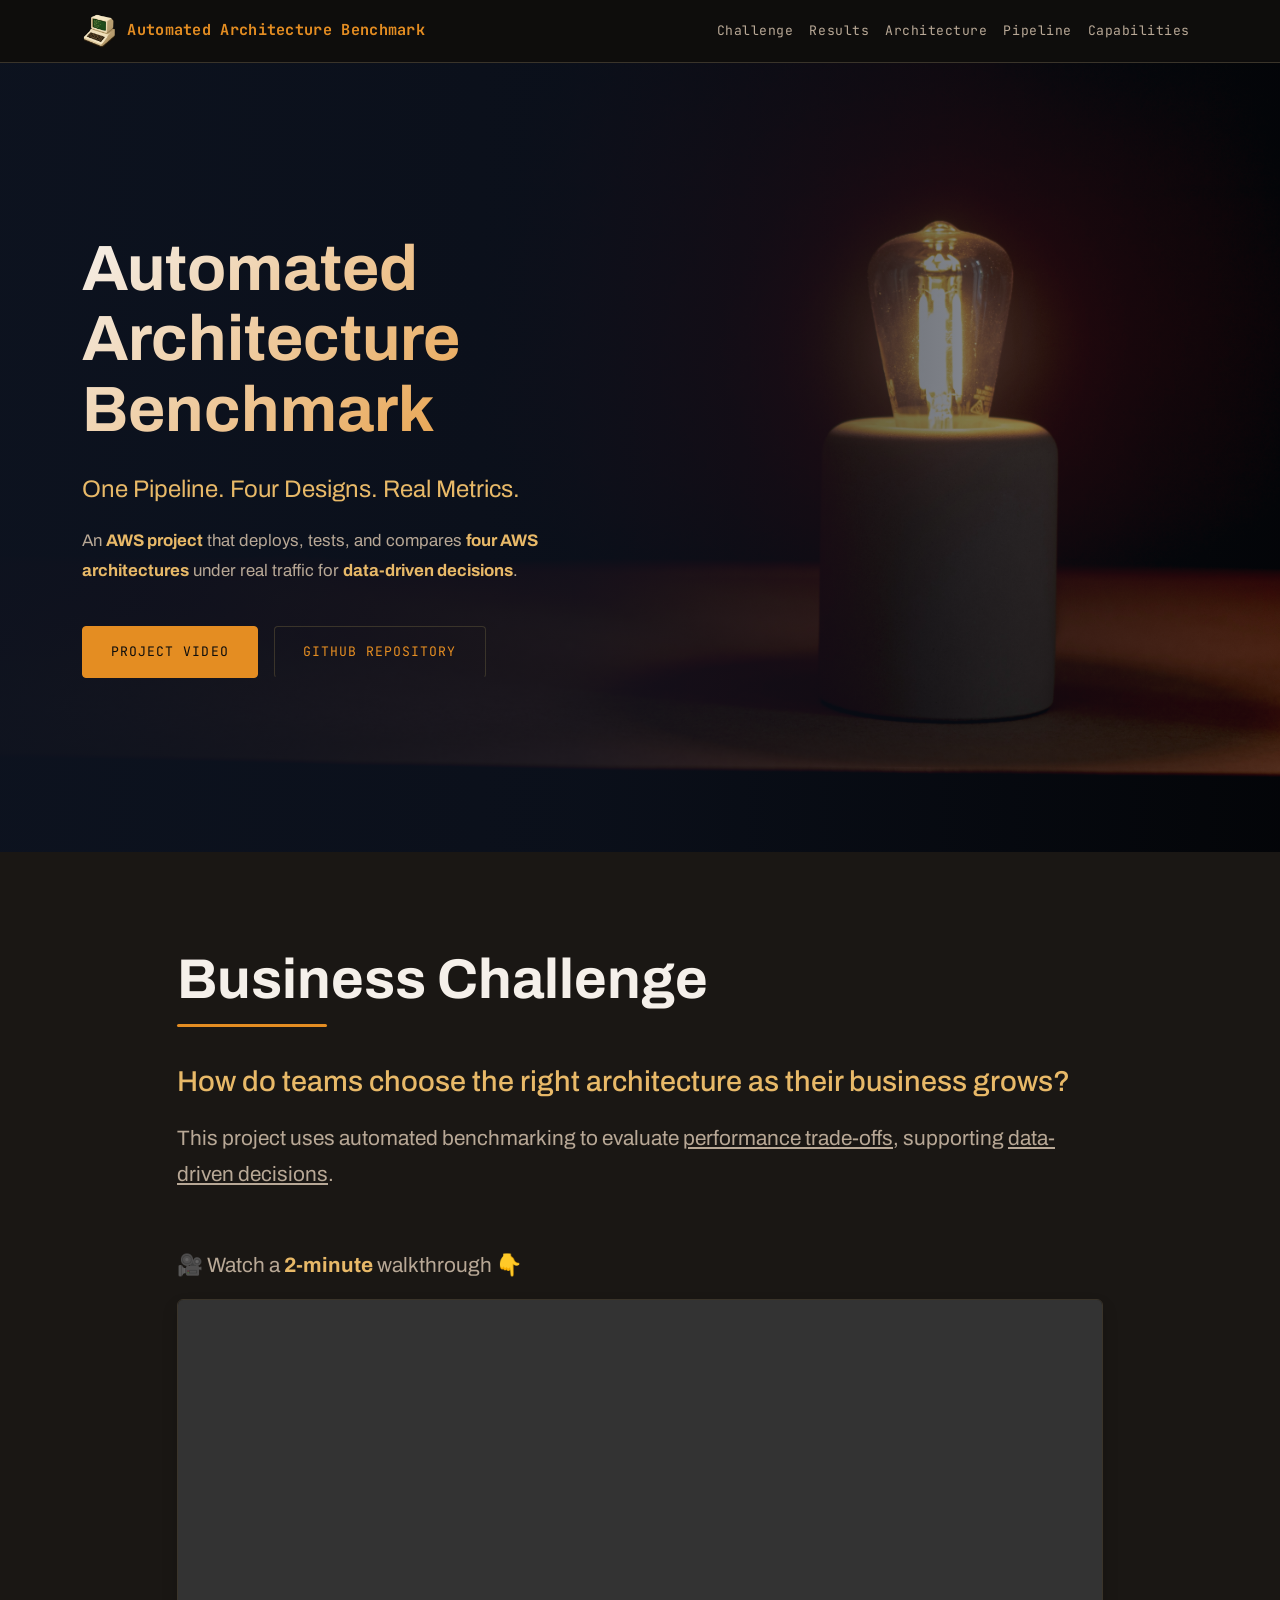
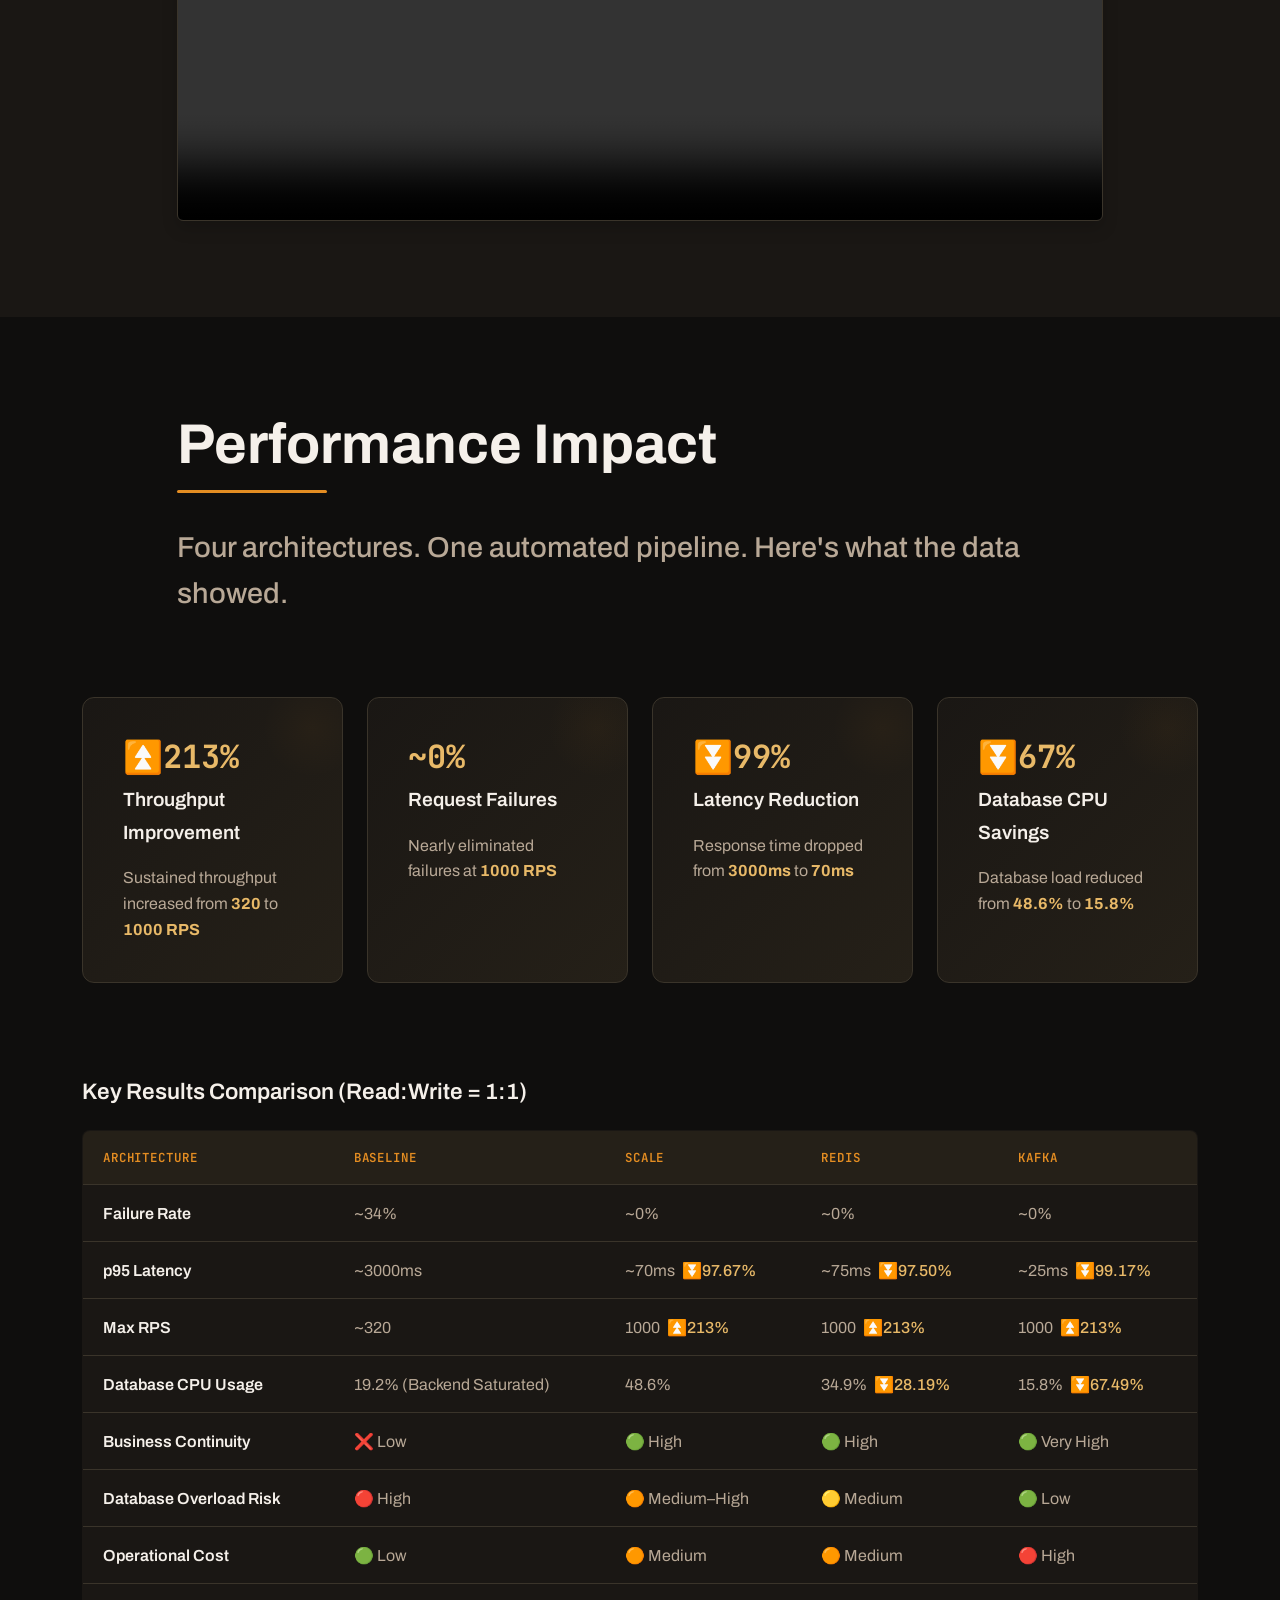
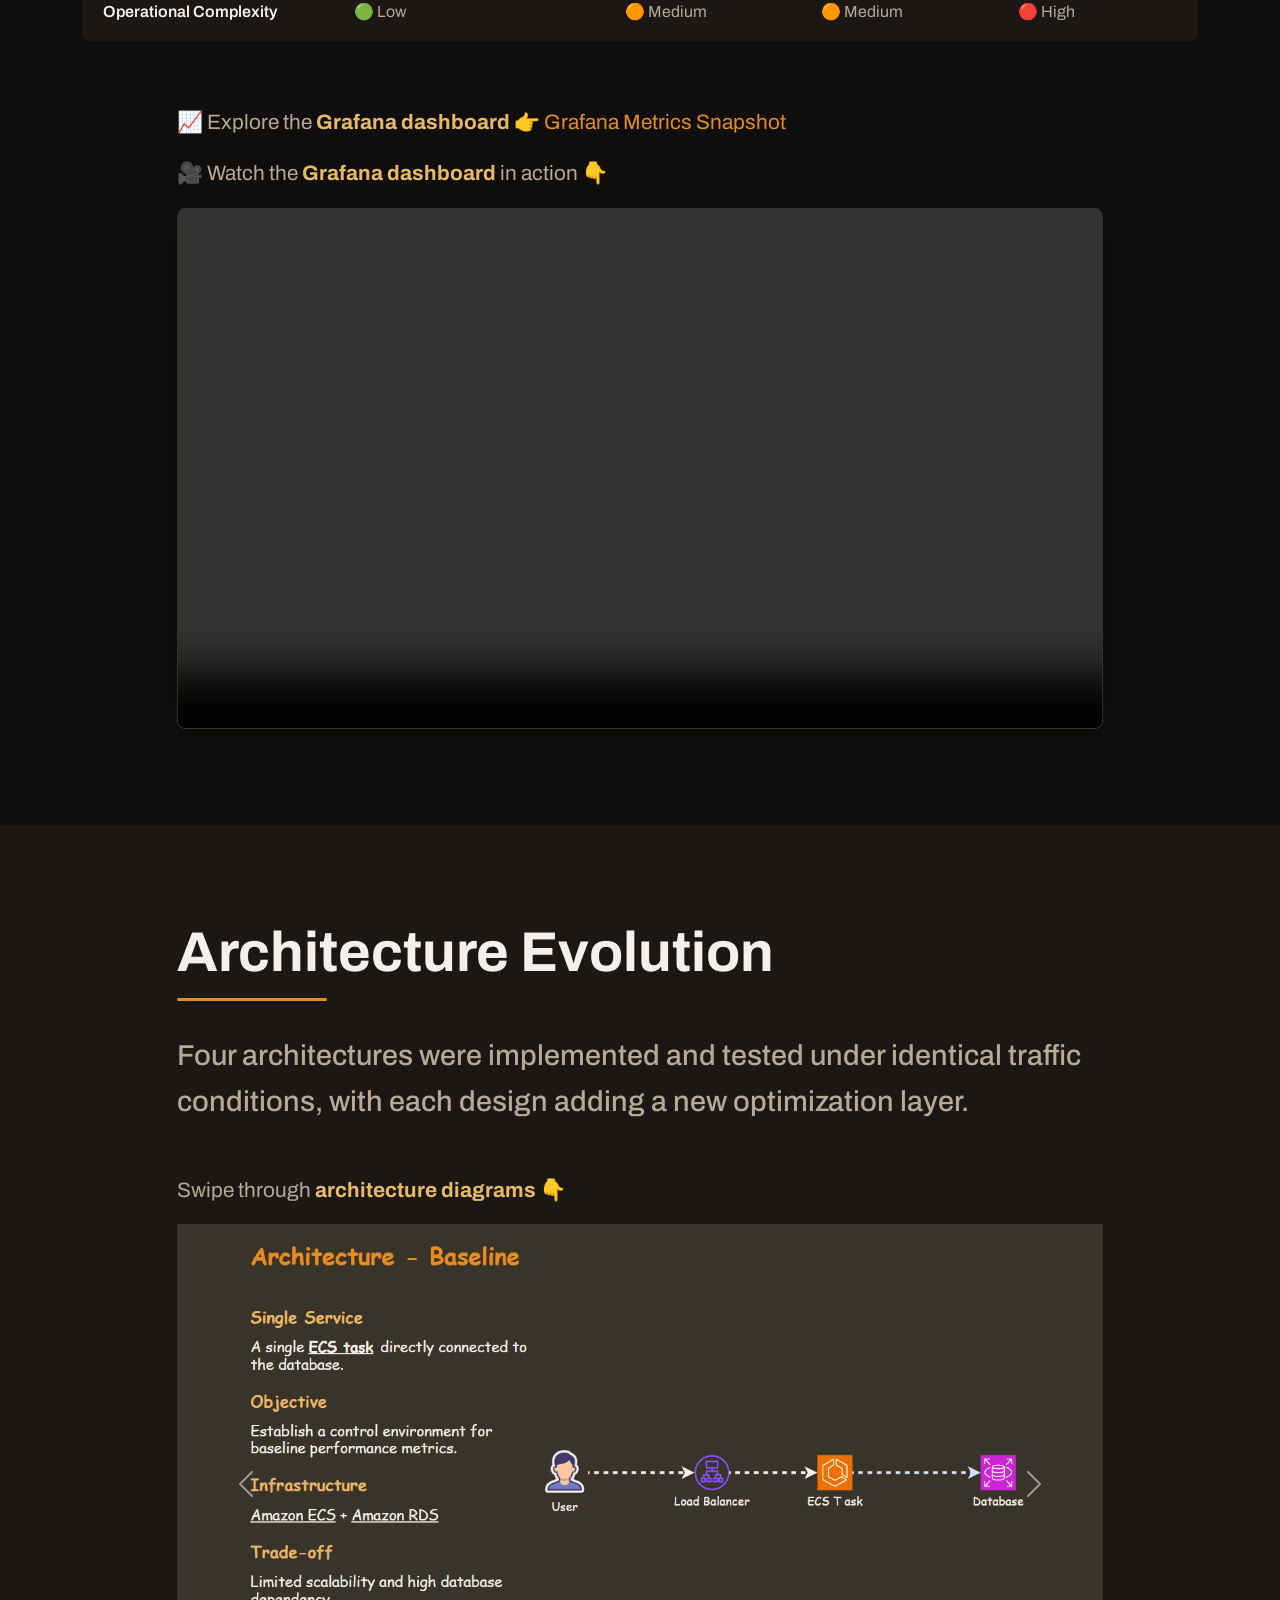
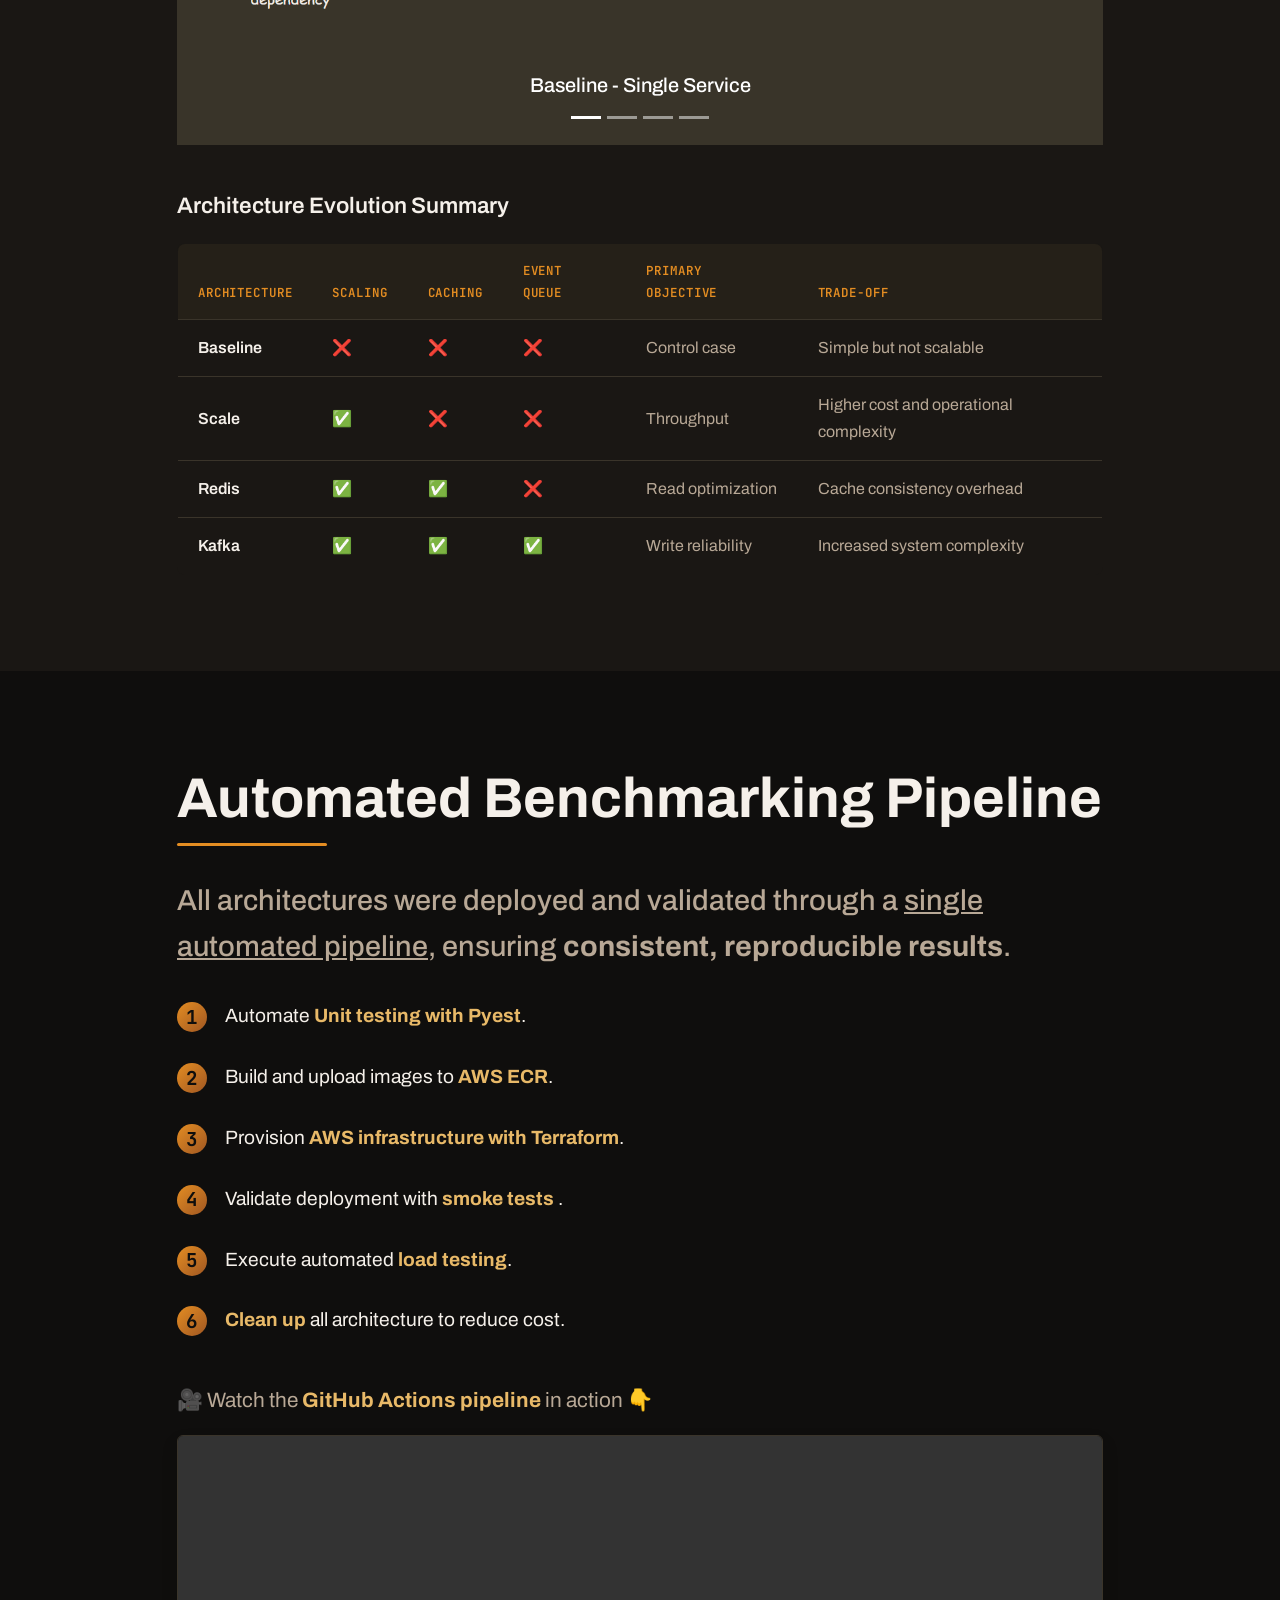
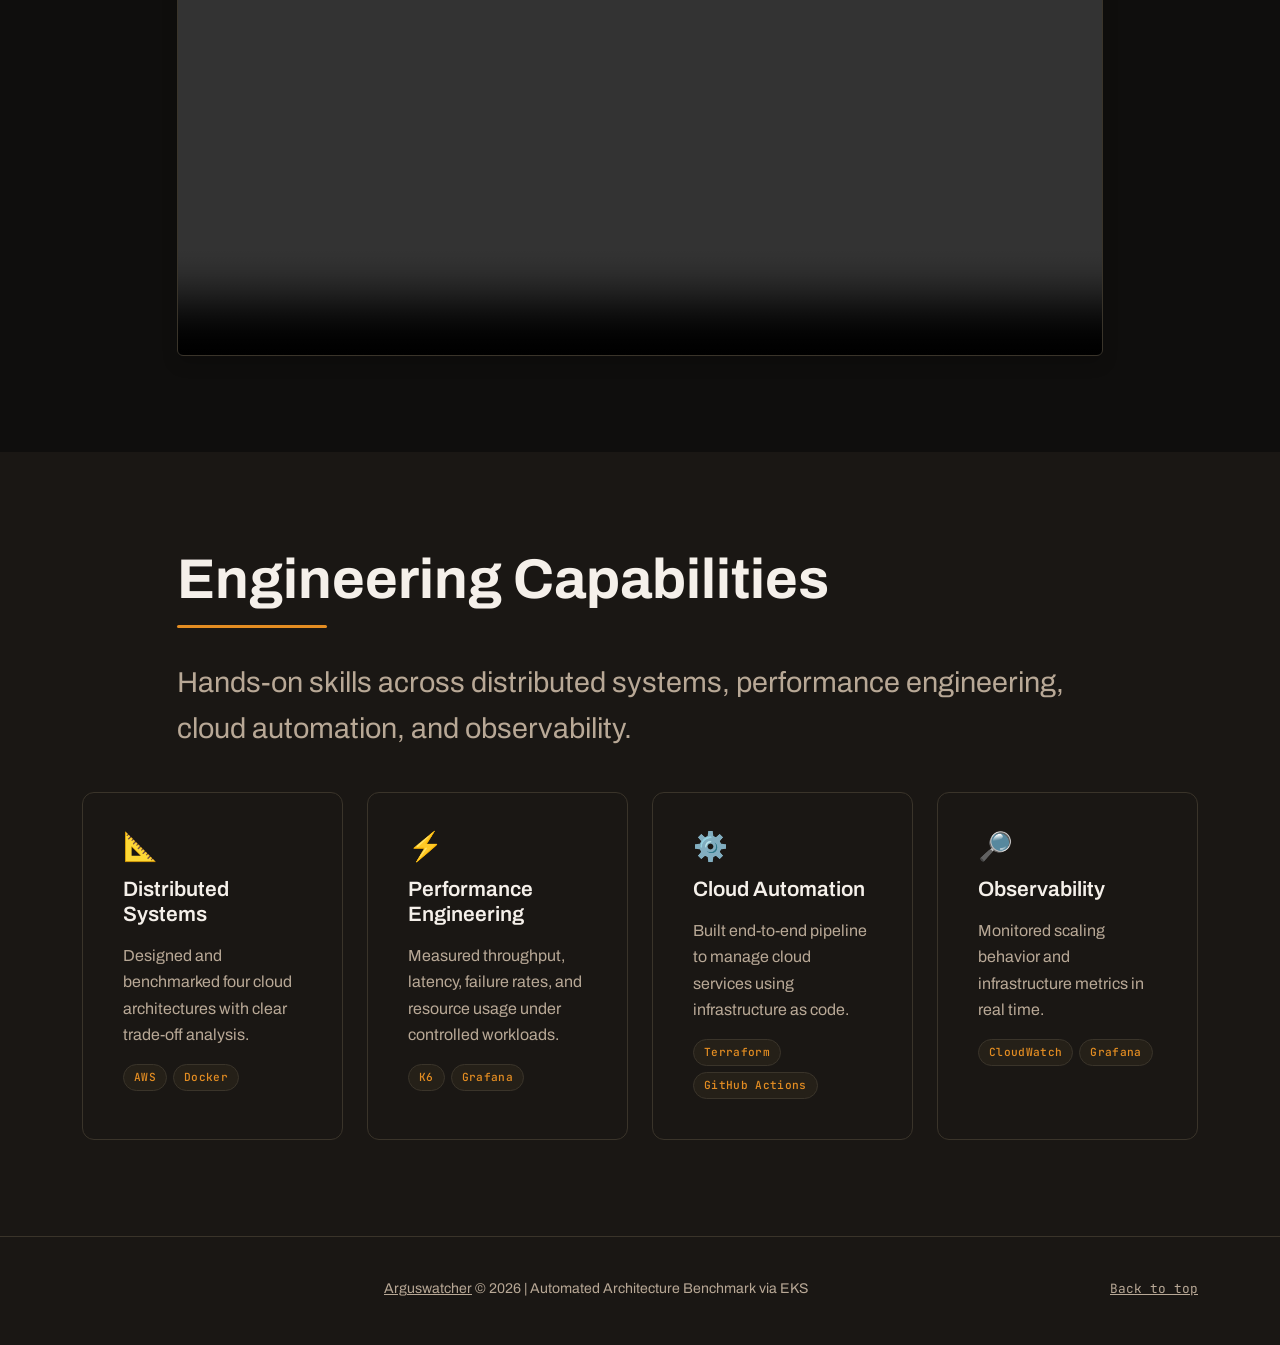
==== app/html/index.html @ a6e1b1f8 "Initial clean commit" ====
<!DOCTYPE html>
<html lang="en">

<head>
    <meta charset="UTF-8">
    <meta name="viewport" content="width=device-width, initial-scale=1.0">
    <title> Automated Architecture Benchmark </title>
    <link rel="shortcut icon" href="./img/logo.png" type="image/x-icon">

    <!-- Bootstrap CSS -->
    <link href="https://cdn.jsdelivr.net/npm/bootstrap@5.3.8/dist/css/bootstrap.min.css" rel="stylesheet"
        integrity="sha384-sRIl4kxILFvY47J16cr9ZwB07vP4J8+LH7qKQnuqkuIAvNWLzeN8tE5YBujZqJLB" crossorigin="anonymous">

    <!-- Google Fonts -->
    <link rel="preconnect" href="https://fonts.googleapis.com">
    <link rel="preconnect" href="https://fonts.gstatic.com" crossorigin>
    <link
        href="https://fonts.googleapis.com/css2?family=JetBrains+Mono:wght@400;500;700&family=Archivo:wght@300;400;600;700&display=swap"
        rel="stylesheet">

    <link rel="stylesheet" href="css/style.css">
</head>

<!-- enable scroll spy -->

<body data-bs-spy="scroll" data-bs-target=".navbar" data-bs-offset="0">
    <!-- Navigation -->
    <nav id="navbar" class="navbar navbar-expand-lg fixed-top" data-bs-theme="dark">
        <div class="container">
            <a class="navbar-brand navbar-brand-text" href="https://ecs-benchmark.arguswatcher.net/">
                <img src="./img/logo.png" alt="" width="36" height="36">
                Automated Architecture Benchmark
            </a>
            <button class="navbar-toggler" type="button" data-bs-toggle="collapse" data-bs-target="#navbarNav">
                <span class="navbar-toggler-icon"></span>
            </button>
            <div class="collapse navbar-collapse" id="navbarNav">
                <ul class="navbar-nav ms-auto">
                    <li class="nav-item"><a class="nav-link navbar-link-text" href="#challenge">Challenge</a></li>
                    <li class="nav-item"><a class="nav-link navbar-link-text" href="#results">Results</a></li>
                    <li class="nav-item"><a class="nav-link navbar-link-text" href="#architecture">Architecture</a></li>
                    <li class="nav-item"><a class="nav-link navbar-link-text" href="#pipeline">Pipeline</a></li>
                    <li class="nav-item"><a class="nav-link navbar-link-text" href="#capabilities">Capabilities</a></li>
                </ul>
            </div>
        </div>
    </nav>

    <main id="main">
        <!-- Hero Section =============================== -->
        <header id="home" class="hero">
            <div class="container">
                <div class="row">
                    <div class="col-lg-6 col-md-8">
                        <h1>Automated Architecture Benchmark</h1>
                        <p class="hero-subtitle">One Pipeline. Four Designs. Real Metrics.</p>
                        <p class="hero-description">
                            An <b class="text-success-accent">AWS project</b> that deploys, tests, and compares <b
                                class="text-success-accent">four AWS architectures</b> under real traffic for
                            <b class="text-success-accent">data-driven decisions</b>.
                        </p>
                        <div class="hero-buttons mt-4 d-flex flex-column flex-lg-row gap-3">
                            <a href="#project_video" class="btn-custom-primary text-center">Project Video</a>
                            <a href="https://github.com/simonangel-fong/Project-Automated-Architecture-Benchmark-ECS"
                                class="btn-custom-outline text-center" target="_blank">GitHub Repository</a>
                        </div>
                    </div>
                </div>
            </div>
        </header>

        <!-- Business Challenge =========================== -->
        <section id="challenge">
            <div id="project_video" class="container">

                <!-- description -->
                <div class="row section-header">
                    <div class="col-lg-10 col-md-12 mx-auto">
                        <h2 class="section-title">Business Challenge</h2>
                        <h4 class="section-subtitle" style="color:var(--color-success)">
                            How do teams choose the right architecture as their business grows?
                        </h4>
                        <p>
                            This project uses automated benchmarking to evaluate <u>performance trade-offs</u>,
                            supporting <u>data-driven decisions</u>.
                        </p>

                    </div>
                </div>

                <!-- video -->
                <div class="row">
                    <div class="col-lg-10 col-md-12 mx-auto">
                        <p>
                            🎥 Watch a <b class="text-success-accent">2-minute</b> walkthrough 👇
                        </p>
                        <div class="ratio ratio-16x9 shadow rounded overflow-hidden">
                            <video muted controls autoplay loop preload="metadata" class="w-100">
                                <source src="./video/project_video.mp4" type="video/mp4">
                            </video>
                        </div>
                    </div>
                </div>
            </div>
        </section>


        <!-- Performance Results =================== -->
        <section id="results">
            <div class="container">
                <div class="row section-header">
                    <div class="col-lg-10 col-md-12 mx-auto">
                        <h2 class="section-title">Performance Impact</h2>
                        <h4 class="section-subtitle">
                            Four architectures. One automated pipeline. Here's what the data showed.
                        </h4>
                    </div>
                </div>

                <!-- Metric Cards -->
                <div class="row g-4 py-5 mb-5">
                    <!-- Throughput -->
                    <div class="col-lg-3 col-md-6">
                        <div class="result-card">
                            <div class="result-metric">⏫213%</div>
                            <div class="result-label">Throughput Improvement</div>
                            <p class="result-description">Sustained throughput increased from <b
                                    class="text-success-accent">320</b> to <b class="text-success-accent">1000 RPS</b>
                            </p>
                        </div>
                    </div>

                    <!-- Failure -->
                    <div class="col-lg-3 col-md-6">
                        <div class="result-card">
                            <div class="result-metric">~0%</div>
                            <div class="result-label">Request Failures</div>
                            <p class="result-description">
                                Nearly eliminated failures at <b class="text-success-accent">1000 RPS</b>
                            </p>
                        </div>
                    </div>

                    <!-- Latency -->
                    <div class="col-lg-3 col-md-6">
                        <div class="result-card">
                            <div class="result-metric">⏬99%</div>
                            <div class="result-label">Latency Reduction</div>
                            <p class="result-description">
                                Response time dropped from <b class="text-success-accent">3000ms</b>
                                to <b class="text-success-accent">70ms</b>
                            </p>
                        </div>
                    </div>

                    <!-- cpu -->
                    <div class="col-lg-3 col-md-6">
                        <div class="result-card">
                            <div class="result-metric">⏬67%</div>
                            <div class="result-label">Database CPU Savings</div>
                            <p class="result-description">
                                Database load reduced from <b class="text-success-accent">48.6%</b>
                                to <b class="text-success-accent">15.8%</b>
                            </p>
                        </div>
                    </div>
                </div>

                <!-- Comparison Table -->
                <div class="row">
                    <div class="col-12 mx-auto">
                        <h3 class="subsection-title">Key Results Comparison (Read:Write = 1:1)</h3>
                        <div class="table-responsive">
                            <table class="table table-dark">
                                <thead>
                                    <tr>
                                        <th>Architecture</th>
                                        <th>Baseline</th>
                                        <th>Scale</th>
                                        <th>Redis</th>
                                        <th>Kafka</th>
                                    </tr>
                                </thead>
                                <tbody>
                                    <tr>
                                        <td><strong>Failure Rate</strong></td>
                                        <td>~34%</td>
                                        <td>~0%</td>
                                        <td>~0%</td>
                                        <td>~0%</td>
                                    </tr>
                                    <tr>
                                        <td><strong>p95 Latency</strong></td>
                                        <td>~3000ms</td>
                                        <td>~70ms <b class="h6 ps-1" style="color:var(--color-success)">⏬97.67%</b></td>
                                        <td>~75ms <b class="h6 ps-1" style="color:var(--color-success)">⏬97.50%</b></td>
                                        <td>~25ms <b class="h6 ps-1" style="color:var(--color-success)">⏬99.17%</b>
                                        </td>
                                    </tr>
                                    <tr>
                                        <td><strong>Max RPS</strong></td>
                                        <td>~320</td>
                                        <td>1000 <b class="h6 ps-1" style="color:var(--color-success)">⏫213%</b></td>
                                        <td>1000 <b class="h6 ps-1" style="color:var(--color-success)">⏫213%</b></td>
                                        <td>1000 <b class="h6 ps-1" style="color:var(--color-success)">⏫213%</b></td>
                                    </tr>
                                    <tr>
                                        <td><strong>Database CPU Usage</strong></td>
                                        <td>19.2% (Backend Saturated)</td>
                                        <td>48.6%</td>
                                        <td>34.9% <b class="h6 ps-1" style="color:var(--color-success)">⏬28.19%</b></td>
                                        <td>15.8% <b class="h6 ps-1" style="color:var(--color-success)">⏬67.49%</b></td>
                                    </tr>
                                    <tr>
                                        <td><strong>Business Continuity</strong></td>
                                        <td>❌ Low</td>
                                        <td>🟢 High</td>
                                        <td>🟢 High</td>
                                        <td>🟢 Very High</td>
                                    </tr>
                                    <tr>
                                        <td><strong>Database Overload Risk</strong></td>
                                        <td>🔴 High</td>
                                        <td>🟠 Medium–High</td>
                                        <td>🟡 Medium</td>
                                        <td>🟢 Low</td>
                                    </tr>
                                    <tr>
                                        <td><strong>Operational Cost</strong></td>
                                        <td>🟢 Low</td>
                                        <td>🟠 Medium</td>
                                        <td>🟠 Medium</td>
                                        <td>🔴 High</td>
                                    </tr>
                                    <tr>
                                        <td><strong>Operational Complexity</strong></td>
                                        <td>🟢 Low</td>
                                        <td>🟠 Medium</td>
                                        <td>🟠 Medium</td>
                                        <td>🔴 High</td>
                                    </tr>
                                </tbody>
                            </table>
                        </div>
                    </div>
                </div>

                <!-- Grafana -->
                <div class="row mt-5">
                    <div class="col-lg-10 col-md-12 mx-auto">
                        <p>
                            📈 Explore the <b class="text-success-accent">Grafana dashboard</b> 👉
                            <a href="https://simonangelfong.grafana.net/dashboard/snapshot/vm8GHz4ne3ej2IijhAXtitw74oAXRSKr"
                                target="_blank">Grafana Metrics Snapshot</a>
                        </p>
                        <p>
                            🎥 Watch the <b class="text-success-accent">Grafana dashboard</b> in
                            action 👇
                        </p>
                    </div>
                    <div class="col-lg-10 col-md-12 col-sm-12 mx-auto">
                        <div class="ratio ratio-16x9">
                            <video muted controls autoplay loop preload="metadata" class="w-100">
                                <source src="./video/grafana_metrics.mp4" type="video/mp4">
                            </video>
                        </div>
                    </div>
                </div>
            </div>
        </section>

        <!-- Architecture Evolution ========================== -->
        <section id="architecture">

            <div class="container">
                <div class="row section-header">
                    <div class="col-lg-10 col-md-12 mx-auto">
                        <h2 class="section-title">Architecture Evolution</h2>
                        <h4 class="section-subtitle">
                            Four architectures were implemented and tested under identical traffic conditions, with each
                            design adding a new optimization layer.
                        </h4>
                    </div>
                </div>

                <!-- slide -->
                <div class="row mb-5">
                    <div class="col-lg-10 col-md-12 mx-auto">
                        <p> Swipe through <b class="text-success-accent">architecture diagrams</b> 👇 </p>
                        <div id="slide" class="carousel slide">
                            <div class="carousel-indicators">
                                <button type="button" data-bs-target="#slide" data-bs-slide-to="0" class="active"
                                    aria-current="true" aria-label="Baseline"></button>
                                <button type="button" data-bs-target="#slide" data-bs-slide-to="1"
                                    aria-label="Scale"></button>
                                <button type="button" data-bs-target="#slide" data-bs-slide-to="2"
                                    aria-label="Redis"></button>
                                <button type="button" data-bs-target="#slide" data-bs-slide-to="3"
                                    aria-label="Kafka"></button>
                            </div>
                            <div class="carousel-inner">
                                <div class="carousel-item active">
                                    <img src="./img/diagram/baseline.gif" class="d-block w-100" alt="baseline">
                                    <div class="carousel-caption d-none d-md-block">
                                        <h5>Baseline - Single Service</h5>
                                        <!-- <p>A single pod directly connected to the database.</p> -->
                                    </div>
                                </div>
                                <div class="carousel-item">
                                    <img src="./img/diagram/scale.gif" class="d-block w-100" alt="scale">
                                    <div class="carousel-caption d-none d-md-block">
                                        <h5>Scale - Horizontal Scaling</h5>
                                        <!-- <p>Multiple pods with HPA(Horizontal Pod Autoscaling) and Karpenter.</p> -->
                                    </div>
                                </div>
                                <div class="carousel-item">
                                    <img src="./img/diagram/redis.gif" class="d-block w-100" alt="redis">
                                    <div class="carousel-caption d-none d-md-block">
                                        <h5>Redis - Caching Layer</h5>
                                        <!-- <p>Introduced a caching layer to reduce direct database reads
                                            and optimize hot data access.</p> -->
                                    </div>
                                </div>
                                <div class="carousel-item">
                                    <img src="./img/diagram/kafka.gif" class="d-block w-100" alt="kafka">
                                    <div class="carousel-caption d-none d-md-block">
                                        <h5>Kafka - Event-Driven</h5>
                                        <!-- <p>Integrated a message queue to decouple write operations.</p> -->
                                    </div>
                                </div>
                            </div>
                            <button class="carousel-control-prev" type="button" data-bs-target="#slide"
                                data-bs-slide="prev">
                                <span class="carousel-control-prev-icon" aria-hidden="true"></span>
                                <span class="visually-hidden">Previous</span>
                            </button>
                            <button class="carousel-control-next" type="button" data-bs-target="#slide"
                                data-bs-slide="next">
                                <span class="carousel-control-next-icon" aria-hidden="true"></span>
                                <span class="visually-hidden">Next</span>
                            </button>
                        </div>
                    </div>
                </div>

                <!-- Comparison Table -->
                <div class="row">
                    <div class="col-lg-10 col-md-12 mx-auto">
                        <h3 class="subsection-title">Architecture Evolution Summary</h3>
                        <div class="table-responsive">
                            <table class="table table-dark">
                                <thead>
                                    <tr>
                                        <th>Architecture</th>
                                        <th>Scaling</th>
                                        <th>Caching</th>
                                        <th>Event Queue</th>
                                        <th>Primary Objective</th>
                                        <th>Trade-Off</th>
                                    </tr>
                                </thead>
                                <tbody>
                                    <tr>
                                        <td><strong style="color: var(--color-text);">Baseline</strong></td>
                                        <td>❌</td>
                                        <td>❌</td>
                                        <td>❌</td>
                                        <td>Control case</td>
                                        <td>Simple but not scalable</td>
                                    </tr>
                                    <tr>
                                        <td><strong style="color: var(--color-text);">Scale</strong></td>
                                        <td>✅</td>
                                        <td>❌</td>
                                        <td>❌</td>
                                        <td>Throughput</td>
                                        <td>Higher cost and operational complexity</td>
                                    </tr>
                                    <tr>
                                        <td><strong style="color: var(--color-text);">Redis</strong></td>
                                        <td>✅</td>
                                        <td>✅</td>
                                        <td>❌</td>
                                        <td>Read optimization</td>
                                        <td>Cache consistency overhead</td>
                                    </tr>
                                    <tr>
                                        <td><strong style="color: var(--color-text);">Kafka</strong></td>
                                        <td>✅</td>
                                        <td>✅</td>
                                        <td>✅</td>
                                        <td>Write reliability</td>
                                        <td>Increased system complexity</td>
                                    </tr>
                                </tbody>
                            </table>
                        </div>
                    </div>
                </div>
            </div>
        </section>

        <!-- Pipeline ======================== -->
        <section id="pipeline">
            <div class="container">
                <div class="row section-header">
                    <div class="col-lg-10 col-md-12 mx-auto">
                        <h2 class="section-title">Automated Benchmarking Pipeline</h2>
                        <h4 class="section-subtitle">
                            All architectures were deployed and validated through a <u>single automated pipeline</u>,
                            ensuring <b>consistent, reproducible results</b>.
                        </h4>
                    </div>
                </div>

                <div class="row">
                    <div class="col-lg-10 col-md-12 mx-auto">
                        <ol class="pipeline-list">
                            <li>
                                Automate <b class="text-success-accent">Unit testing with Pyest</b>.
                            </li>
                            <li>
                                Build and upload images to <b class="text-success-accent">AWS ECR</b>.
                            </li>
                            <li>
                                Provision <b class="text-success-accent"> AWS infrastructure with
                                    Terraform</b>.
                            </li>
                            <li> Validate deployment with<b class="text-success-accent"> smoke tests
                                </b>.
                            </li>
                            <li> Execute automated <b class="text-success-accent"> load testing</b>.
                            </li>
                            <li> <b class="text-success-accent"> Clean up</b> all architecture to
                                reduce cost. </li>
                        </ol>
                    </div>

                </div>

                <!-- github action video -->
                <div class="row">
                    <div class="col-lg-10 col-md-12 mx-auto">
                        <p> 🎥 Watch the <b class="text-success-accent"> GitHub Actions pipeline</b> in action 👇
                        </p>
                        <div class="ratio ratio-16x9 shadow rounded overflow-hidden mx-auto">
                            <video muted controls autoplay loop preload="metadata" class="w-100">
                                <source src="./video/github_action.mp4" type="video/mp4">
                            </video>
                        </div>
                    </div>
                </div>
            </div>
        </section>

        <!-- Engineering Capabilities ====================== -->
        <section id="capabilities">
            <div class="container">
                <div class="row section-header">
                    <div class="col-lg-10 col-md-12 mx-auto">
                        <h2 class="section-title">Engineering Capabilities</h2>
                        <p class="section-subtitle">
                            Hands-on skills across distributed systems, performance engineering, cloud automation, and
                            observability.
                        </p>
                    </div>
                </div>

                <div class="row g-4">
                    <!-- Distributed Systems -->
                    <div class="col-12 col-md-6 col-lg-3">
                        <div class="capability-card h-100 p-4">
                            <div class="capability-icon mb-3">📐</div>
                            <h5 class="capability-title">Distributed Systems</h5>
                            <p class="capability-desc">
                                Designed and benchmarked four cloud architectures with clear trade-off analysis.
                            </p>
                            <div class="capability-tags mt-3">
                                <span class="tag">AWS</span>
                                <span class="tag">Docker</span>
                            </div>
                        </div>
                    </div>

                    <!-- Performance Engineering -->
                    <div class="col-12 col-md-6 col-lg-3">
                        <div class="capability-card h-100 p-4">
                            <div class="capability-icon mb-3">⚡</div>
                            <h5 class="capability-title">Performance Engineering</h5>
                            <p class="capability-desc">
                                Measured throughput, latency, failure rates, and resource usage under controlled
                                workloads.
                            </p>
                            <div class="capability-tags mt-3">
                                <span class="tag">K6</span>
                                <span class="tag">Grafana</span>
                            </div>
                        </div>
                    </div>

                    <!-- Cloud Automation -->
                    <div class="col-12 col-md-6 col-lg-3">
                        <div class="capability-card h-100 p-4">
                            <div class="capability-icon mb-3">⚙️</div>
                            <h5 class="capability-title">Cloud Automation</h5>
                            <p class="capability-desc">
                                Built end-to-end pipeline to manage cloud services using infrastructure as code.
                            </p>
                            <div class="capability-tags mt-3">
                                <span class="tag">Terraform</span>
                                <span class="tag">GitHub Actions</span>
                            </div>
                        </div>
                    </div>

                    <!-- Observability -->
                    <div class="col-12 col-md-6 col-lg-3">
                        <div class="capability-card h-100 p-4">
                            <div class="capability-icon mb-3">🔎</div>
                            <h5 class="capability-title">Observability</h5>
                            <p class="capability-desc">
                                Monitored scaling behavior and infrastructure metrics in real time.
                            </p>
                            <div class="capability-tags mt-3">
                                <span class="tag">CloudWatch</span>
                                <span class="tag">Grafana</span>
                            </div>
                        </div>
                    </div>
                </div>

            </div>
        </section>
    </main>

    <!-- Footer -->
    <footer>
        <div class="container">
            <p class="float-end"><a href="#home" class="text-reset">Back to top</a></p>
            <p><a href="https://www.arguswatcher.net" class="text-reset">Arguswatcher</a> © 2026 | Automated
                Architecture Benchmark via EKS</p>
        </div>
    </footer>

    <!-- Bootstrap JS -->
    <script src="https://cdn.jsdelivr.net/npm/bootstrap@5.3.8/dist/js/bootstrap.bundle.min.js"
        integrity="sha384-FKyoEForCGlyvwx9Hj09JcYn3nv7wiPVlz7YYwJrWVcXK/BmnVDxM+D2scQbITxI"
        crossorigin="anonymous"></script>

</body>

</html>
---- app/html/css/style.css ----
/* 
============================================================
   Styling
============================================================ 
*/
:root {
  /* Colors */
  --color-bg: #0f0e0d;
  --color-surface: #1a1714;
  --color-surface-light: #252018;
  --color-surface-hover: #2e2820;
  --color-primary: #e48d22;
  --color-accent: #d4712abb;
  --color-success: #e8b968;
  --color-warning: #ff6b35;
  --color-text: #f5f0ea;
  --color-text-muted: #b8a896;
  --color-border: #3a342a;
  --color-border-hover: #5a4e3f;

  /* Typography */
  --font-mono: "JetBrains Mono", monospace;
  --font-sans: "Archivo", sans-serif;

  /* Spacing scale */
  --space-xs: 0.5rem;
  --space-sm: 1rem;
  --space-md: 1.5rem;
  --space-lg: 2.5rem;
  --space-xl: 4rem;
  --space-2xl: 6rem;

  /* Radius */
  --radius-sm: 4px;
  --radius-md: 8px;
  --radius-lg: 12px;

  /* Shadows */
  --shadow-card: 0 4px 24px rgba(0, 0, 0, 0.35);
  --shadow-hover: 0 8px 32px rgba(0, 0, 0, 0.5);

  /* Transitions */
  --transition: all 0.25s ease;
}

.text-primary-accent {
  color: var(--color-primary);
}
.text-success-accent {
  color: var(--color-success);
}

/* 
============================================================
BASE
============================================================ 
*/
*,
*::before,
*::after {
  box-sizing: border-box;
}

/* 
============================================================
BODY
============================================================ 
*/

body {
  font-family: var(--font-sans);
  background: var(--color-bg);
  color: var(--color-text);
  line-height: 1.7;
  font-size: 1rem;
}

/* Animated grid background */
body::before {
  content: "";
  position: fixed;
  top: 0;
  left: 0;
  width: 100%;
  height: 100%;
  background-image:
    linear-gradient(var(--color-border) 1px, transparent 1px),
    linear-gradient(90deg, var(--color-border) 1px, transparent 1px);
  background-size: 60px 60px;
  opacity: 0.12;
  z-index: -1;
  animation: gridMove 20s linear infinite;
}

@keyframes gridMove {
  from {
    transform: translate(0, 0);
  }
  to {
    transform: translate(60px, 60px);
  }
}

/* 
============================================================
NAVIGATION
============================================================ 
*/
#navbar {
  backdrop-filter: blur(12px);
  -webkit-backdrop-filter: blur(12px);
  background: rgba(15, 14, 13, 0.9) !important;
  border-bottom: 1px solid var(--color-border) !important;
}

.navbar-brand-text {
  font-family: var(--font-mono);
  font-weight: 700;
  color: var(--color-primary) !important;
  font-size: 0.95rem;
  letter-spacing: 0.02em;
}

.navbar-link-text {
  font-family: var(--font-mono);
  font-size: 0.82rem;
  letter-spacing: 0.04em;
  color: var(--color-text-muted) !important;
  transition: color 0.2s ease;
}

.navbar-link-text:hover {
  color: var(--color-primary) !important;
}

/* ============================================================
   HERO
   ============================================================ */
header {
  min-height: 88vh;
  display: flex;
  align-items: center;
  background-image: url("../img/header/bg.jpg");
  background-size: cover;
  background-position: center;
  background-repeat: no-repeat;
  margin-top: 60px;
  position: relative;
}

header::before {
  content: "";
  position: absolute;
  inset: 0;
  background: linear-gradient(
    to right,
    rgba(13, 19, 32, 0.96) 0%,
    rgba(13, 19, 32, 0.82) 45%,
    rgba(13, 19, 32, 0.25) 100%
  );
}

header .container {
  position: relative;
  z-index: 1;
  padding-top: var(--space-2xl);
  padding-bottom: var(--space-2xl);
}

.hero h1 {
  font-size: clamp(2.5rem, 7vw, 4rem);
  font-weight: 700;
  line-height: 1.1;
  margin-bottom: var(--space-md);
  background: linear-gradient(
    135deg,
    var(--color-text) 0%,
    var(--color-primary) 100%
  );
  -webkit-background-clip: text;
  -webkit-text-fill-color: transparent;
  background-clip: text;
}

.hero-subtitle {
  font-size: clamp(1.1rem, 2.5vw, 1.5rem);
  font-weight: 400;
  color: var(--color-success);
  margin-bottom: var(--space-sm);
}

.hero-description {
  font-size: 1.05rem;
  color: var(--color-text-muted);
  line-height: 1.8;
  margin-bottom: var(--space-lg);
  max-width: 520px;
}

.hero-buttons {
  gap: var(--space-sm) !important;
}

/* Buttons */
.btn-custom-primary,
.btn-custom-outline {
  font-family: var(--font-mono);
  font-size: 0.82rem;
  letter-spacing: 0.08em;
  text-transform: uppercase;
  padding: 0.85rem 1.75rem;
  border-radius: var(--radius-sm);
  transition: var(--transition);
  text-decoration: none;
  display: inline-block;
}

.btn-custom-primary {
  background: var(--color-primary);
  border: 1px solid var(--color-primary);
  color: var(--color-bg);
}

.btn-custom-primary:hover {
  background: transparent;
  color: var(--color-primary);
  transform: translateY(-2px);
  box-shadow: 0 4px 20px rgba(228, 141, 34, 0.25);
}

.btn-custom-outline {
  background: transparent;
  border: 1px solid var(--color-border);
  color: var(--color-text);
}

.btn-custom-outline:hover {
  border-color: var(--color-primary);
  color: var(--color-primary);
  transform: translateY(-2px);
}

/* 
============================================================
SECTIONS — UNIFIED LAYOUT
============================================================ 
*/
section {
  padding: var(--space-2xl) 0;
}

section p {
  margin-top: var(--space-md);
  color: var(--color-text-muted);
  font-size: 1.3rem;
  margin-top: var(--space-sm);
  margin-bottom: var(--space-sm);
}

/* Alternate background using explicit classes instead of nth-child */
section:nth-child(even) {
  background: var(--color-surface);
}
section:nth-child(odd) {
  background: var(--color-bg);
}

/* Section header block — use at top of every section */
.section-header {
  margin-bottom: var(--space-md);
}

.section-title {
  font-size: clamp(2rem, 5vw, 3.5rem);
  font-weight: 700;
  line-height: 1.15;
  position: relative;
  display: inline-block;
}

.section-title::after {
  content: "";
  display: block;
  width: 150px;
  height: 3px;
  background: var(--color-primary);
  margin-top: 0.75rem;
  border-radius: 2px;
}

.section-subtitle {
  font-size: 1.8rem;
  line-height: 1.6;
  color: var(--color-text-muted);
  margin-top: var(--space-md);
}

h3.subsection-title {
  font-size: 1.4rem;
  font-weight: 600;
  color: var(--color-text);
  margin-bottom: var(--space-md);
}

/* 
============================================================
CARD
============================================================ 
*/
.card-base {
  background: var(--color-surface);
  border: 1px solid var(--color-border);
  border-radius: var(--radius-lg);
  padding: var(--space-lg);
  position: relative;
  overflow: hidden;
  transition: var(--transition);
  height: 100%;
}

.card-base:hover {
  border-color: var(--color-primary);
  transform: translateY(-4px);
  box-shadow: var(--shadow-hover);
}

.card-base::before {
  content: "";
  position: absolute;
  top: 0;
  left: 0;
  width: 100%;
  height: 2px;
  background: linear-gradient(90deg, var(--color-primary), transparent);
  transform: scaleX(0);
  transform-origin: left;
  transition: transform 0.4s ease;
}

.card-base:hover::before {
  transform: scaleX(1);
}

/* 
============================================================
RESULT CARDS
============================================================ 
*/
.result-card {
  background: linear-gradient(
    135deg,
    var(--color-surface) 0%,
    var(--color-surface-light) 100%
  );
  border: 1px solid var(--color-border);
  border-radius: var(--radius-lg);
  padding: var(--space-lg);
  position: relative;
  overflow: hidden;
  height: 100%;
  transition: var(--transition);
}

.result-card:hover {
  border-color: var(--color-primary);
  transform: translateY(-4px);
  box-shadow: var(--shadow-hover);
}

.result-card::before {
  content: "";
  position: absolute;
  top: 0;
  left: 0;
  width: 100%;
  height: 2px;
  background: linear-gradient(90deg, var(--color-success), transparent);
  transform: scaleX(0);
  transform-origin: left;
  transition: transform 0.4s ease;
}

.result-card:hover::before {
  transform: scaleX(1);
}

.result-card::after {
  content: "";
  position: absolute;
  top: -20px;
  right: -20px;
  width: 100px;
  height: 100px;
  background: radial-gradient(circle, var(--color-primary) 0%, transparent 70%);
  opacity: 0.04;
  pointer-events: none;
}

.result-metric {
  font-family: var(--font-mono);
  font-size: 2rem;
  font-weight: 700;
  color: var(--color-success);
  margin-bottom: var(--space-xs);
  line-height: 1.2;
}

.result-label {
  font-size: 1.2rem;
  font-weight: 600;
  color: var(--color-text);
  margin-bottom: var(--space-xs);
}

.result-description {
  font-size: 1rem;
  color: var(--color-text-muted);
  line-height: 1.6;
  margin-bottom: 0;
}

/* ============================================================
   CAPABILITY CARDS
   ============================================================ */
.capability-card {
  background: var(--color-surface);
  border: 1px solid var(--color-border);
  border-radius: var(--radius-lg);
  padding: var(--space-lg) !important;
  height: 100%;
  transition: var(--transition);
  position: relative;
  overflow: hidden;
}

.capability-card:hover {
  transform: translateY(-4px);
  box-shadow: var(--shadow-hover);
  border-color: var(--color-primary);
}

.capability-card::before {
  content: "";
  position: absolute;
  top: 0;
  left: 0;
  width: 100%;
  height: 2px;
  background: linear-gradient(90deg, var(--color-primary), transparent);
  transform: scaleX(0);
  transform-origin: left;
  transition: transform 0.4s ease;
}

.capability-card:hover::before {
  transform: scaleX(1);
}

.capability-icon {
  font-size: 1.75rem;
  line-height: 1;
  margin-bottom: 1rem;
  display: block;
}

.capability-title {
  font-family: var(--font-sans);
  font-size: 1.3rem;
  font-weight: 600;
  color: var(--color-text);
  margin-bottom: var(--space-xs);
}

.capability-desc {
  font-size: 1rem;
  color: var(--color-text-muted);
  line-height: 1.65;
  margin-bottom: 0;
}

.capability-tags {
  display: flex;
  flex-wrap: wrap;
  gap: 6px;
  margin-top: var(--space-sm) !important;
}

.tag {
  font-family: var(--font-mono);
  font-size: 0.7rem;
  font-weight: 500;
  padding: 3px 10px;
  border-radius: 20px;
  background: var(--color-surface-light);
  color: var(--color-primary);
  border: 1px solid var(--color-border);
  letter-spacing: 0.03em;
}

/* 
============================================================
TABLE
============================================================ 
*/
.table-dark {
  background: var(--color-surface);
  border: 1px solid var(--color-border);
  border-radius: var(--radius-md);
  overflow: hidden;
  --bs-table-bg: transparent;
  --bs-table-striped-bg: var(--color-surface-light);
  --bs-table-hover-bg: var(--color-surface-hover);
  --bs-table-border-color: var(--color-border);
  --bs-table-color: var(--color-text-muted);
  margin-bottom: 0;
}

.table-dark thead th {
  background: var(--color-surface-light);
  color: var(--color-primary);
  font-family: var(--font-mono);
  font-size: 0.78rem;
  text-transform: uppercase;
  letter-spacing: 0.07em;
  font-weight: 600;
  border-color: var(--color-border);
  padding: 1rem 1.25rem;
}

.table-dark tbody td {
  color: var(--color-text-muted);
  border-color: var(--color-border);
  padding: 0.9rem 1.25rem;
  vertical-align: middle;
}

.table-dark tbody tr:hover td {
  background: var(--color-surface-hover);
}

.table-dark tbody td strong {
  color: var(--color-text);
  font-weight: 600;
}

/* ============================================================
   VIDEO BLOCKS
   ============================================================ */
.ratio {
  border-radius: var(--radius-md);
  overflow: hidden;
  border: 1px solid var(--color-border);
  box-shadow: var(--shadow-card);
}

/* ============================================================
   FOOTER
   ============================================================ */
footer {
  background: var(--color-surface);
  border-top: 1px solid var(--color-border);
  padding: var(--space-lg) 0;
  text-align: center;
}

footer p {
  color: var(--color-text-muted);
  font-size: 0.88rem;
  margin-bottom: 0.25rem;
}

footer a {
  color: var(--color-text-muted);
  transition: color 0.2s;
}

footer a:hover {
  color: var(--color-primary);
}

footer .float-end a {
  font-family: var(--font-mono);
  font-size: 0.8rem;
}

/* 
============================================================
Grafana link
============================================================ 
*/
a[href*="grafana"],
a[href*="github"] {
  color: var(--color-primary);
  text-decoration: none;
  border-bottom: 1px solid transparent;
  transition: border-color 0.2s;
}

a[href*="grafana"]:hover,
a[href*="github"]:hover {
  border-bottom-color: var(--color-primary);
}

/* 
============================================================
ANIMATIONS
============================================================ 
*/
@keyframes fadeInUp {
  from {
    opacity: 0;
    transform: translateY(24px);
  }
  to {
    opacity: 1;
    transform: translateY(0);
  }
}

.fade-in {
  animation: fadeInUp 0.5s ease forwards;
}

/* 
============================================================
Pipeline
============================================================ 
*/
.pipeline-list {
  list-style: none;
  counter-reset: step-counter;
  padding-left: 0;
}

.pipeline-list li {
  counter-increment: step-counter;
  margin-bottom: 2rem;
  padding-left: 3rem;
  position: relative;
  font-size: 1.2rem;
  line-height: 1.5;
  color: var(--color-text);
}

.pipeline-list li::before {
  content: counter(step-counter);
  position: absolute;
  left: 0;
  top: 0;
  width: 30px;
  height: 30px;
  background: linear-gradient(
    135deg,
    var(--color-primary),
    var(--color-accent)
  );
  border-radius: 50%;
  display: flex;
  align-items: center;
  justify-content: center;
  font-family: var(--font-mono);
  font-size: 1.2rem;
  font-weight: 700;
  color: var(--color-bg);
}

.pipeline-step {
  background: transparent;
  border: none;
  padding: 0;
  margin-bottom: 0;
}

.pipeline-step::before {
  display: none;
}

.pipeline-step:hover {
  border-color: transparent;
}
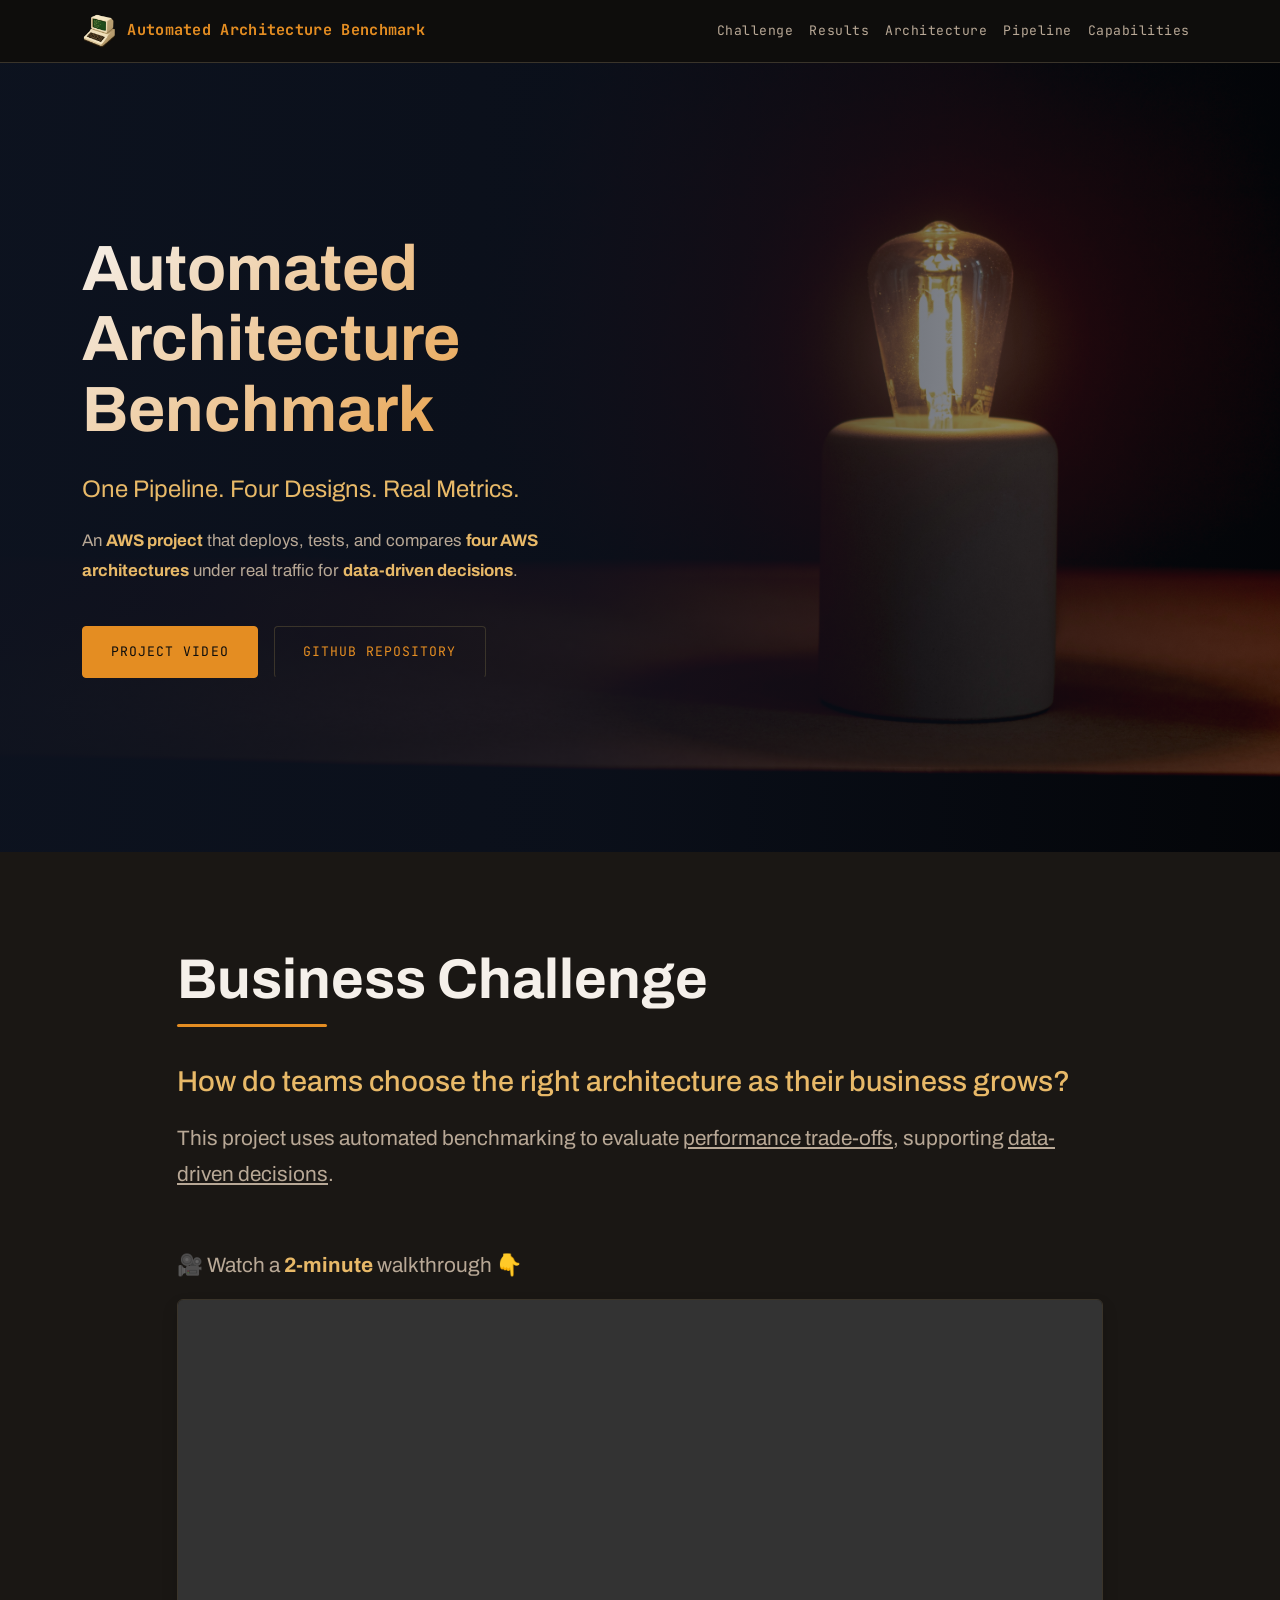
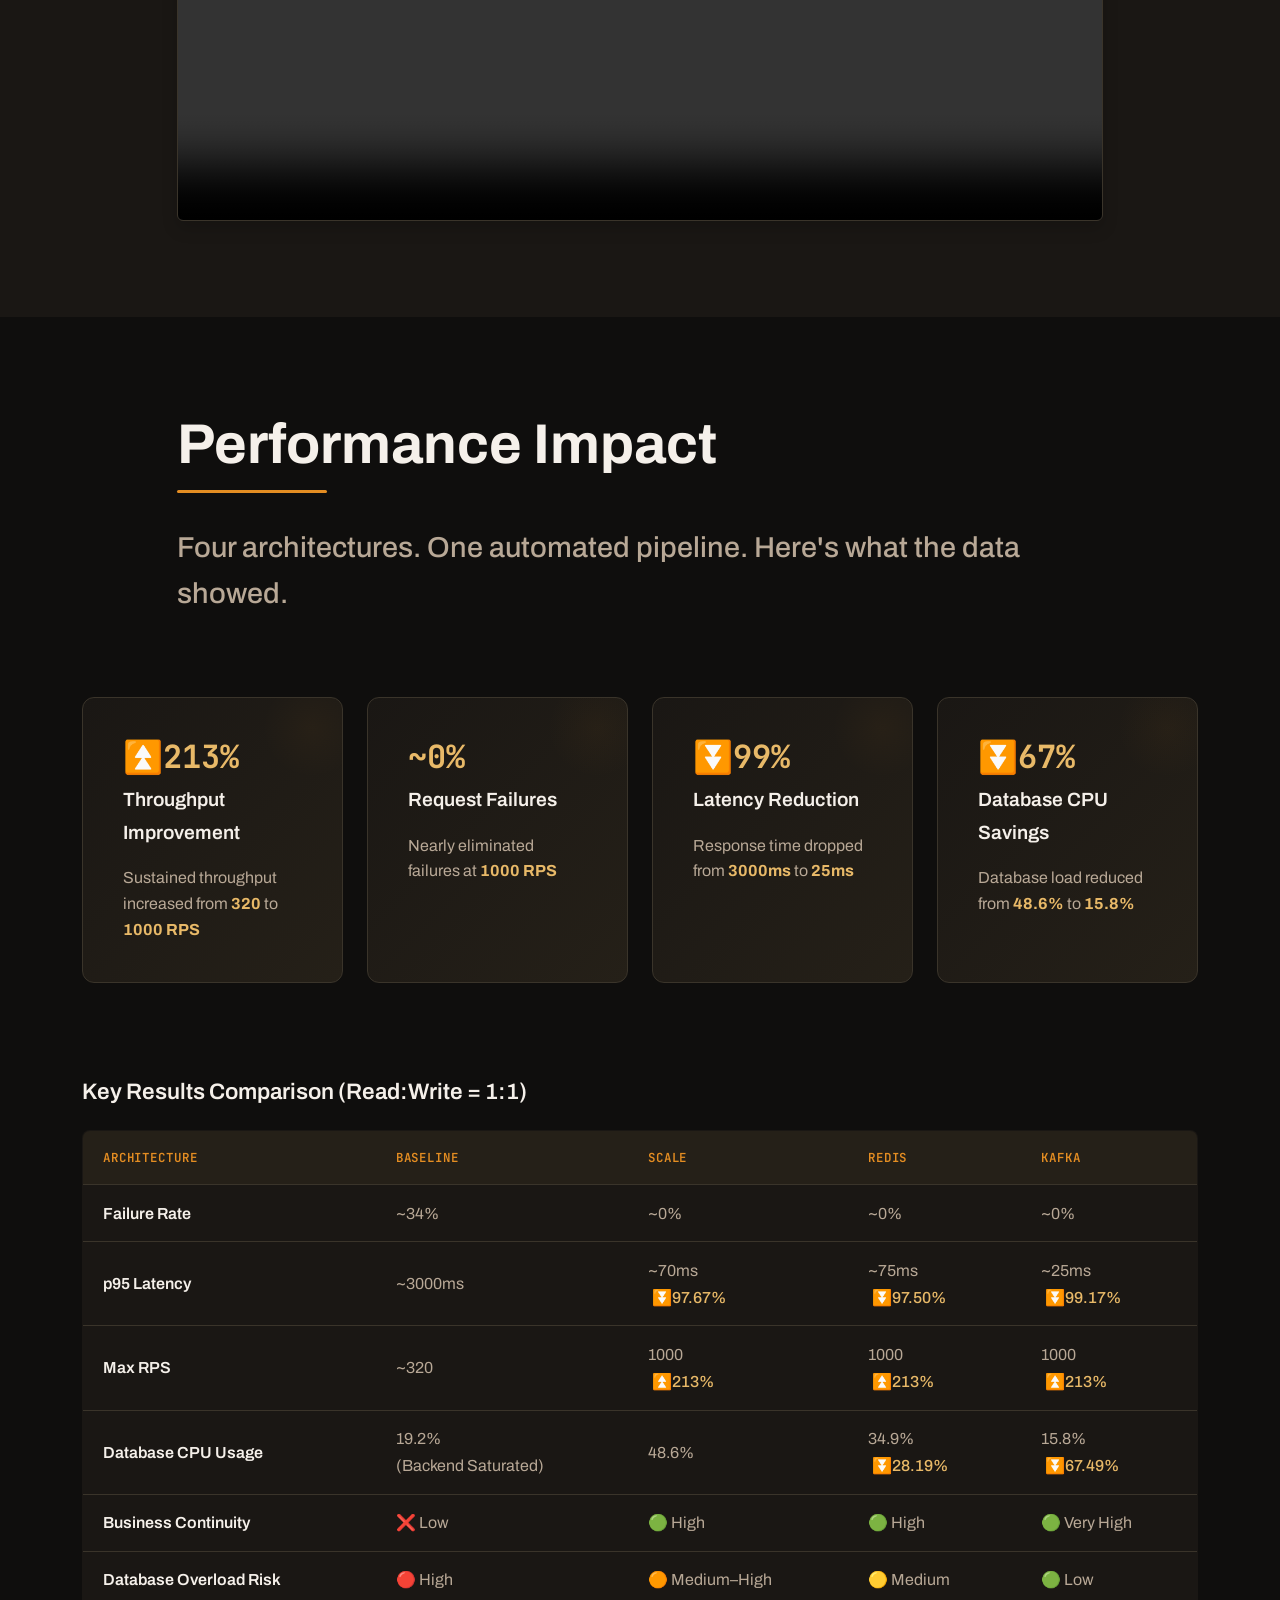
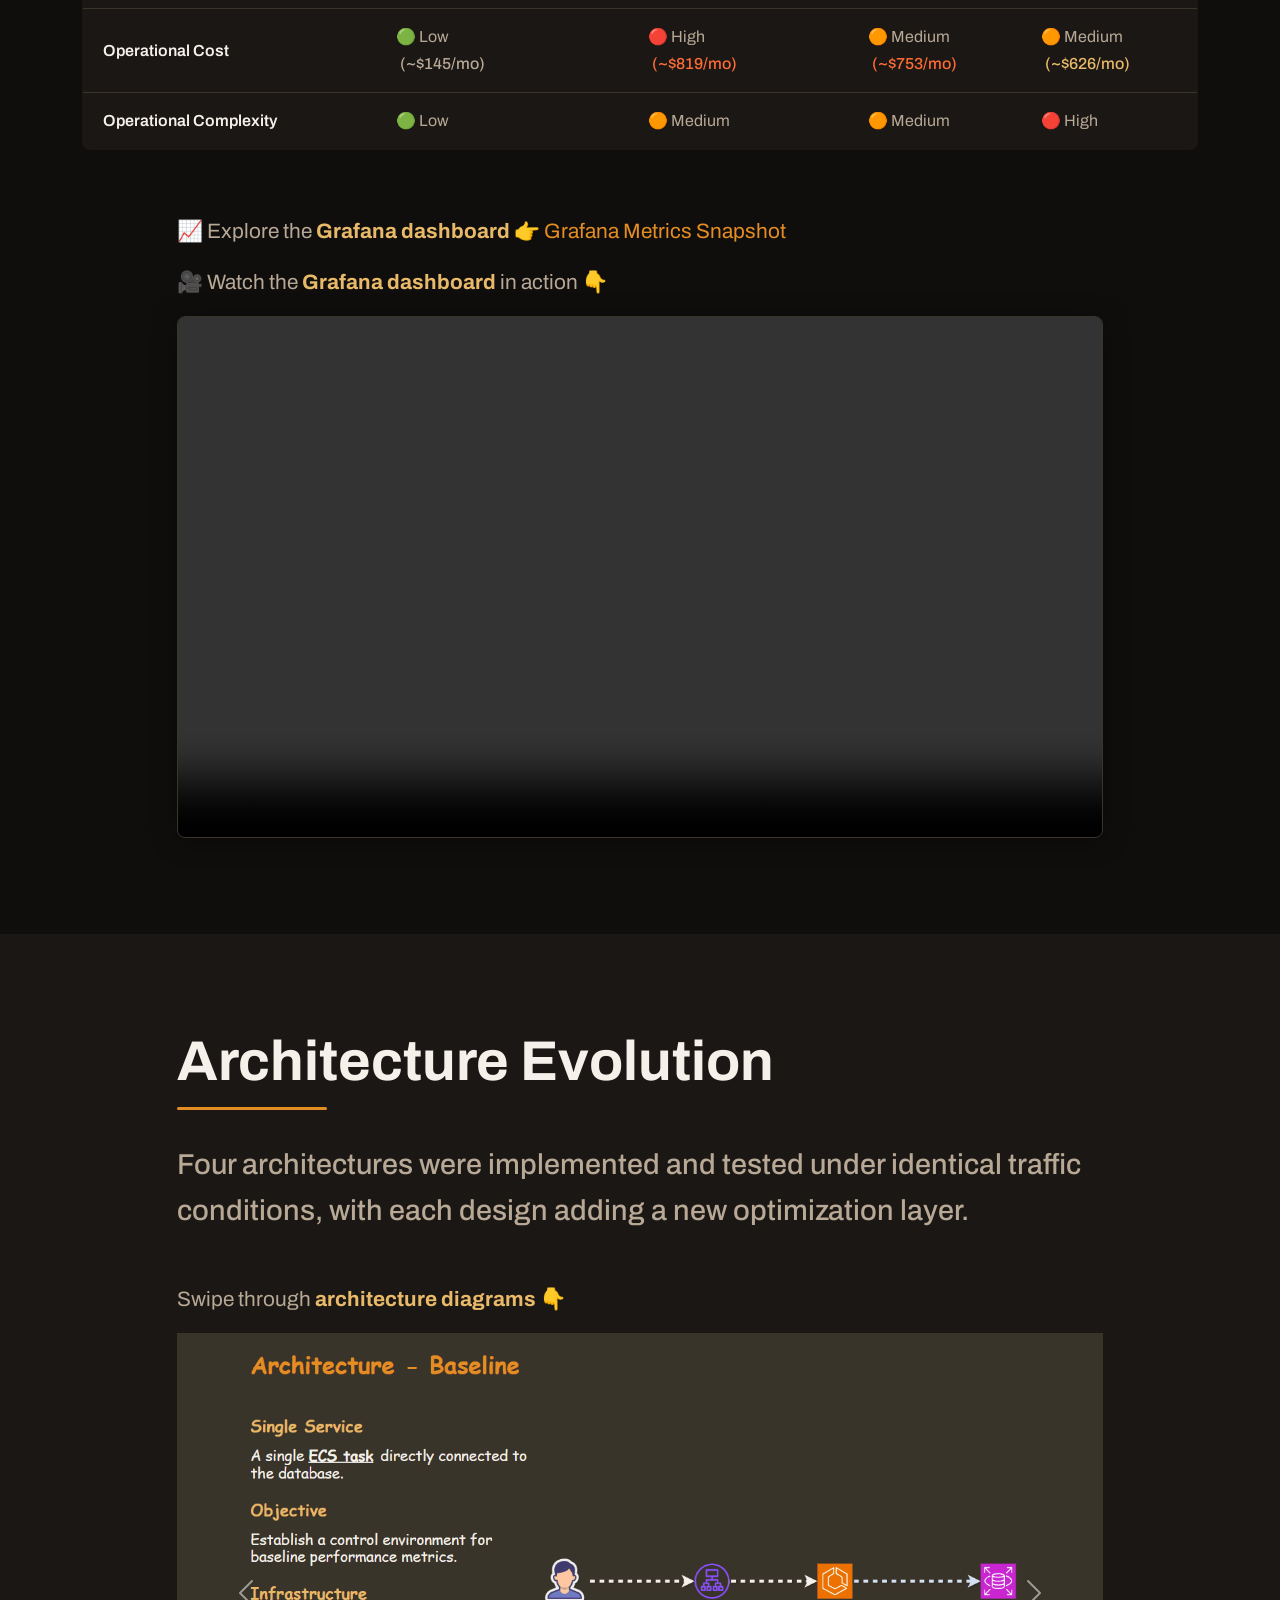
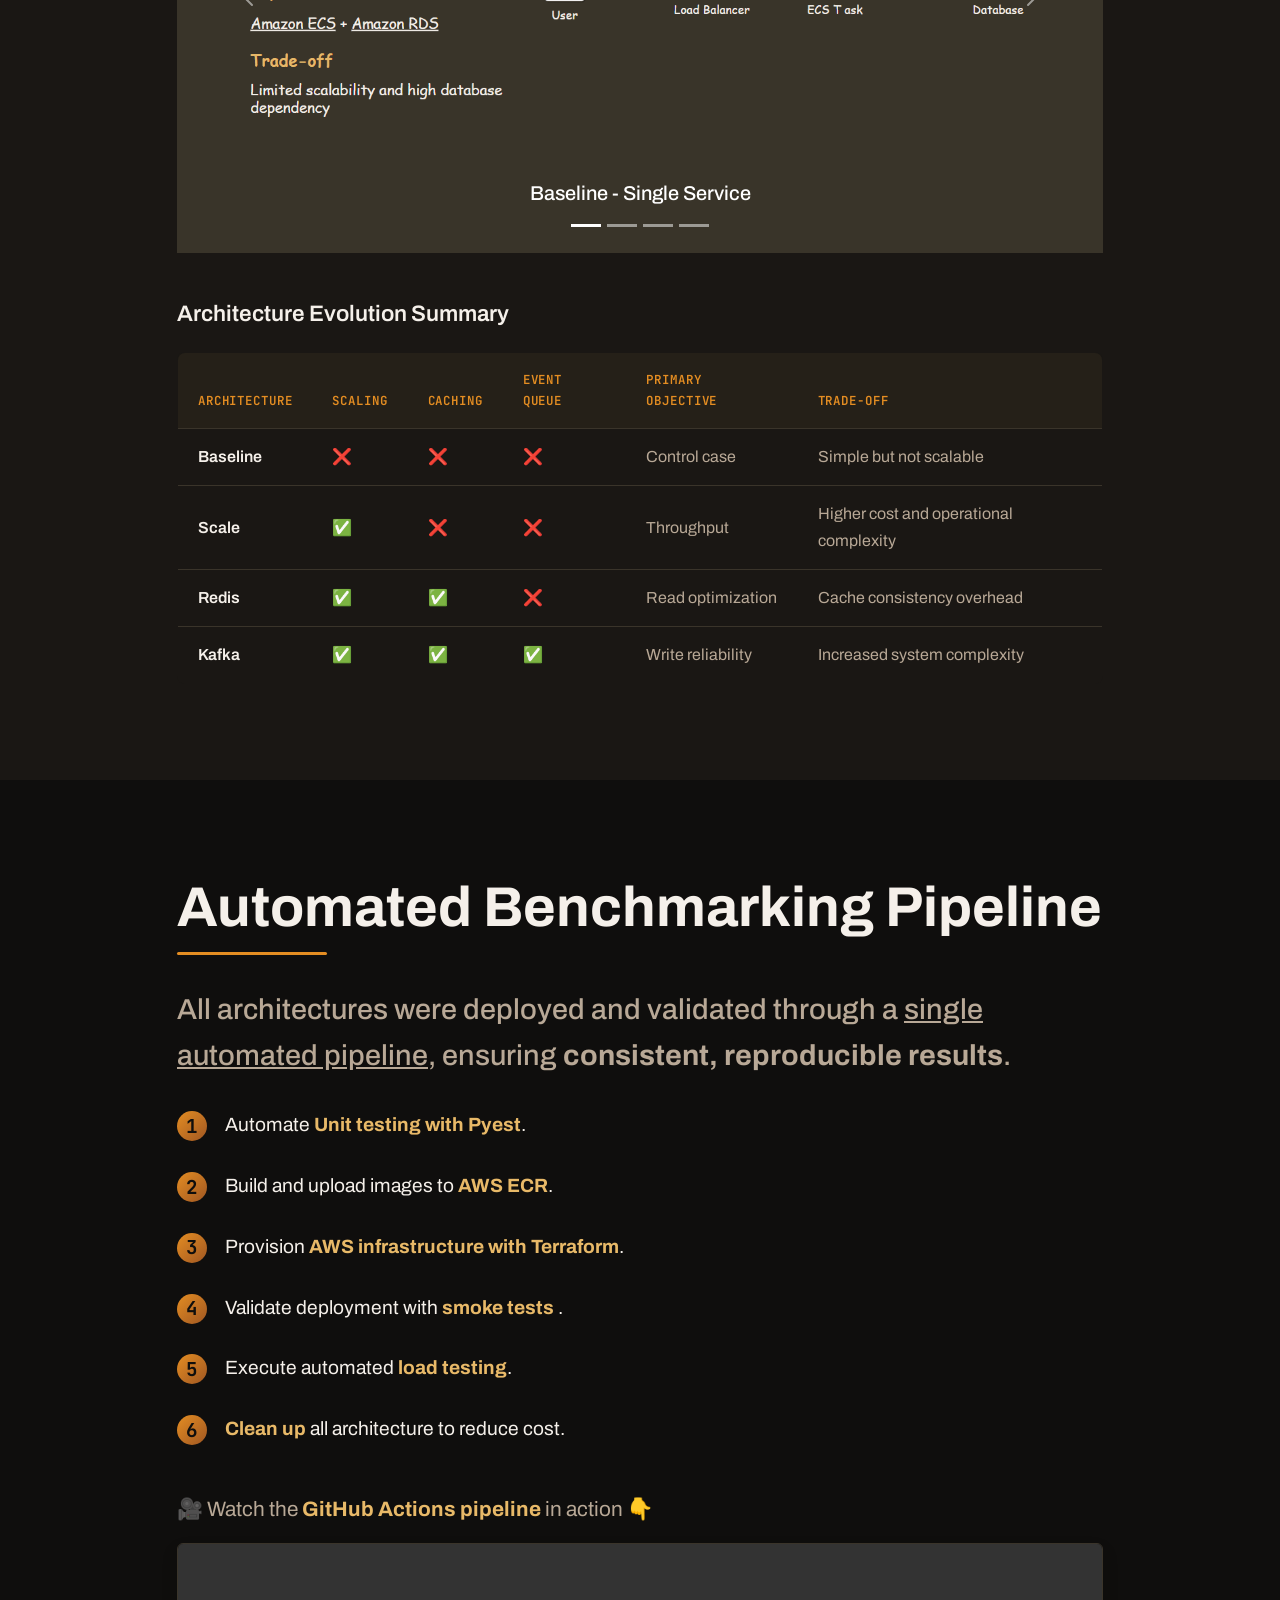
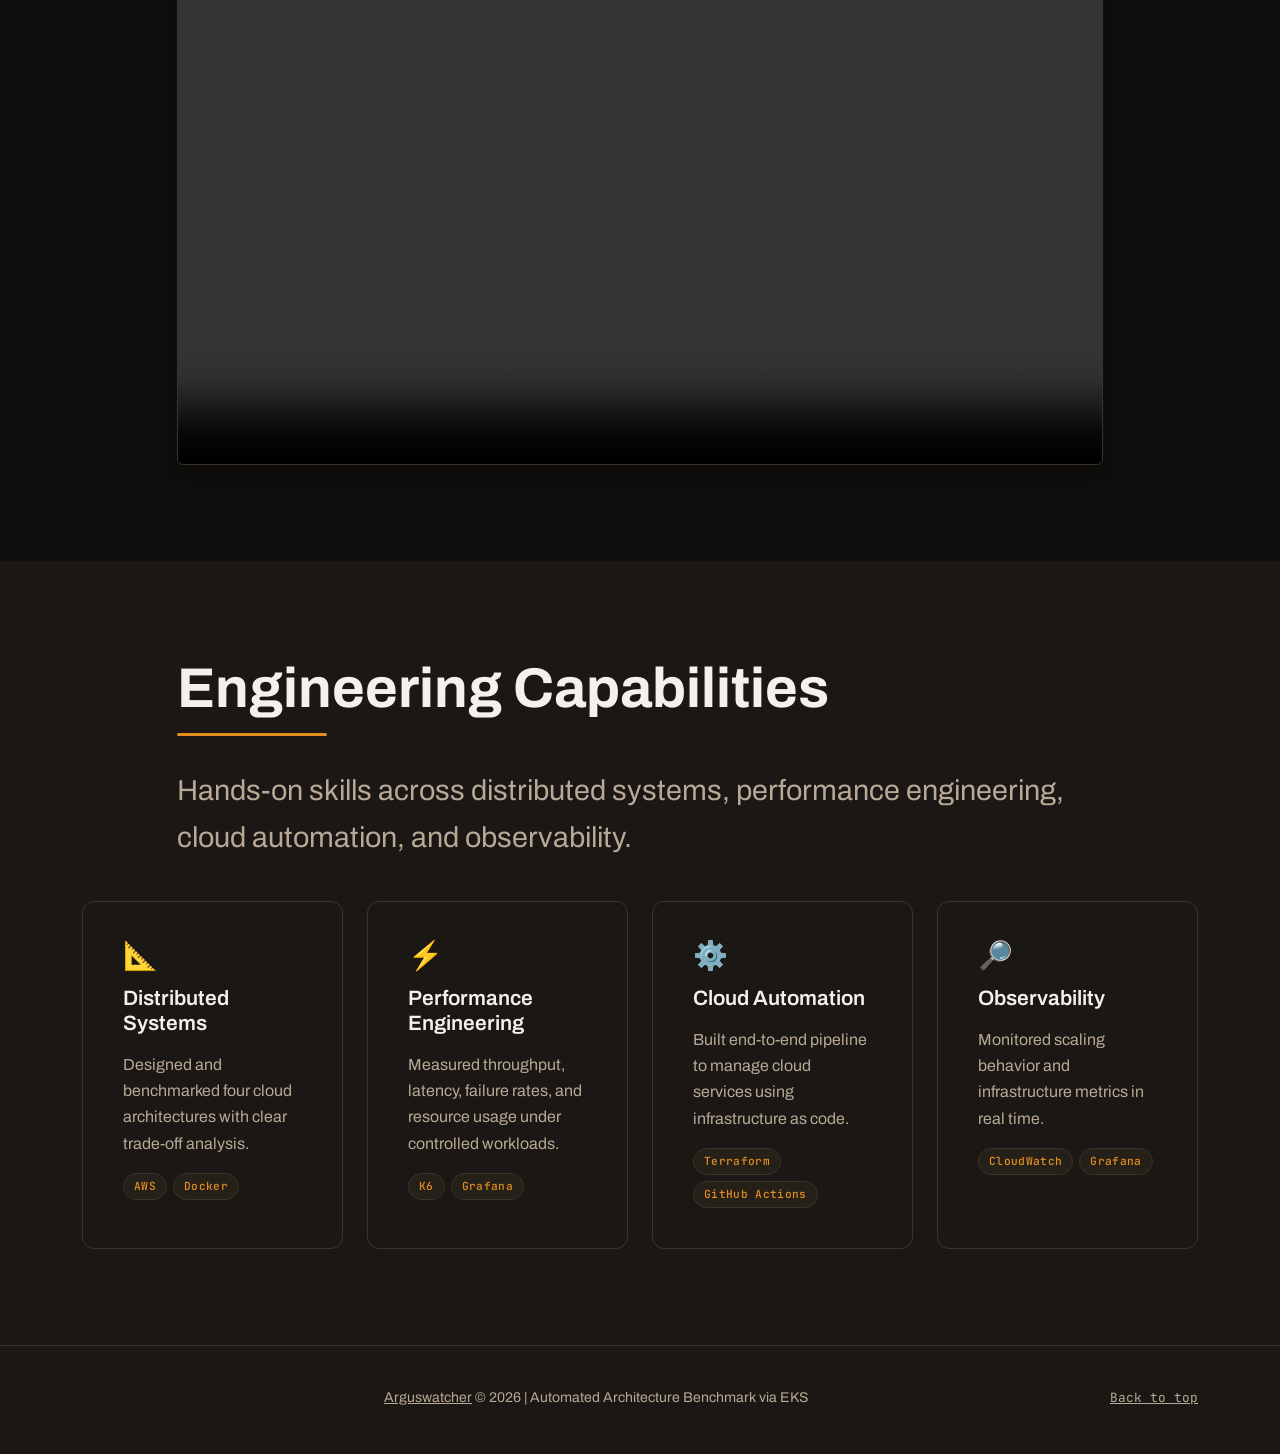
==== commit 1b2817f5: "web html: update" ====
--- a/app/html/index.html
+++ b/app/html/index.html
@@ -148,7 +148,7 @@
                             <div class="result-label">Latency Reduction</div>
                             <p class="result-description">
                                 Response time dropped from <b class="text-success-accent">3000ms</b>
-                                to <b class="text-success-accent">70ms</b>
+                                to <b class="text-success-accent">25ms</b>
                             </p>
                         </div>
                     </div>
@@ -192,24 +192,38 @@
                                     <tr>
                                         <td><strong>p95 Latency</strong></td>
                                         <td>~3000ms</td>
-                                        <td>~70ms <b class="h6 ps-1" style="color:var(--color-success)">⏬97.67%</b></td>
-                                        <td>~75ms <b class="h6 ps-1" style="color:var(--color-success)">⏬97.50%</b></td>
-                                        <td>~25ms <b class="h6 ps-1" style="color:var(--color-success)">⏬99.17%</b>
+                                        <td>~70ms <br>
+                                            <b class="h6 ps-1" style="color:var(--color-success)">⏬97.67%</b>
+                                        </td>
+                                        <td>~75ms <br>
+                                            <b class="h6 ps-1" style="color:var(--color-success)">⏬97.50%</b>
+                                        </td>
+                                        <td>~25ms <br>
+                                            <b class="h6 ps-1" style="color:var(--color-success)">⏬99.17%</b>
                                         </td>
                                     </tr>
                                     <tr>
                                         <td><strong>Max RPS</strong></td>
                                         <td>~320</td>
-                                        <td>1000 <b class="h6 ps-1" style="color:var(--color-success)">⏫213%</b></td>
-                                        <td>1000 <b class="h6 ps-1" style="color:var(--color-success)">⏫213%</b></td>
-                                        <td>1000 <b class="h6 ps-1" style="color:var(--color-success)">⏫213%</b></td>
+                                        <td>1000 <br>
+                                            <b class="h6 ps-1" style="color:var(--color-success)">⏫213%</b>
+                                        </td>
+                                        <td>1000 <br> <b class="h6 ps-1" style="color:var(--color-success)">⏫213%</b>
+                                        </td>
+                                        <td>1000 <br>
+                                            <b class="h6 ps-1" style="color:var(--color-success)">⏫213%</b>
+                                        </td>
                                     </tr>
                                     <tr>
                                         <td><strong>Database CPU Usage</strong></td>
-                                        <td>19.2% (Backend Saturated)</td>
+                                        <td>19.2% <br> (Backend Saturated)</td>
                                         <td>48.6%</td>
-                                        <td>34.9% <b class="h6 ps-1" style="color:var(--color-success)">⏬28.19%</b></td>
-                                        <td>15.8% <b class="h6 ps-1" style="color:var(--color-success)">⏬67.49%</b></td>
+                                        <td>34.9% <br>
+                                            <b class="h6 ps-1" style="color:var(--color-success)">⏬28.19%</b>
+                                        </td>
+                                        <td>15.8% <br>
+                                            <b class="h6 ps-1" style="color:var(--color-success)">⏬67.49%</b>
+                                        </td>
                                     </tr>
                                     <tr>
                                         <td><strong>Business Continuity</strong></td>
@@ -227,10 +241,18 @@
                                     </tr>
                                     <tr>
                                         <td><strong>Operational Cost</strong></td>
-                                        <td>🟢 Low</td>
-                                        <td>🟠 Medium</td>
-                                        <td>🟠 Medium</td>
-                                        <td>🔴 High</td>
+                                        <td>🟢 Low <br>
+                                            <b class="h6 ps-1" style="color:var(--color-danger)">(~$145/mo)
+                                        </td>
+                                        <td>🔴 High <br>
+                                            <b class="h6 ps-1" style="color:var(--color-warning)">(~$819/mo)
+                                        </td>
+                                        <td>🟠 Medium <br>
+                                            <b class="h6 ps-1" style="color:var(--color-warning)">(~$753/mo)</b>
+                                        </td>
+                                        <td>🟠 Medium <br>
+                                            <b class="h6 ps-1" style="color:var(--color-success)">(~$626/mo)
+                                        </td>
                                     </tr>
                                     <tr>
                                         <td><strong>Operational Complexity</strong></td>
